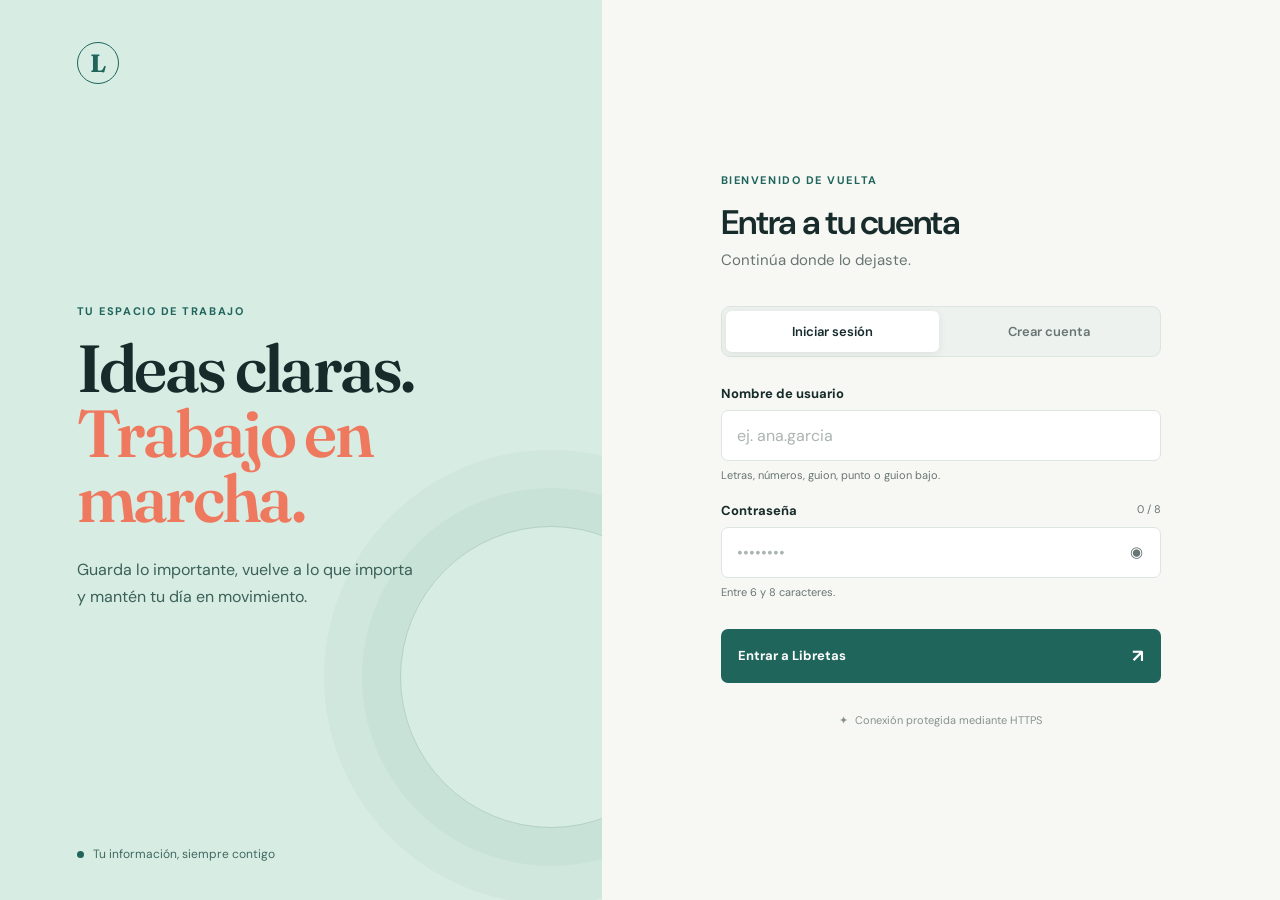
==== dashboard.html @ 08d0eb4a "Initial commit" ====
<!doctype html>
<html lang="es">
<head>
  <meta charset="UTF-8">
  <meta name="viewport" content="width=device-width, initial-scale=1.0">
  <meta name="description" content="Tu espacio de trabajo en Libretas.">
  <title>Libreta | Inicio</title>
  <link rel="preconnect" href="https://fonts.googleapis.com">
  <link rel="preconnect" href="https://fonts.gstatic.com" crossorigin>
  <link href="https://fonts.googleapis.com/css2?family=DM+Sans:wght@400;500;600;700&family=Fraunces:opsz,wght@9..144,600;9..144,700&display=swap" rel="stylesheet">
  <link rel="stylesheet" href="css/styles.css">
</head>
<body class="app-page">
  <header class="app-header">
    <a class="app-logo" href="dashboard.html" aria-label="Libreta, inicio"><span class="brand-mark small">L</span><span>Libreta</span></a>
    <div class="header-actions"><span id="user-greeting" class="user-greeting"></span><button id="logout-button" class="text-button" type="button">Cerrar sesión <span aria-hidden="true">↗</span></button></div>
  </header>
  <main class="dashboard-main">
    <section class="welcome-block"><p class="eyebrow">Tu panel</p><h1>Un lugar para<br><em>pensar mejor.</em></h1><p class="welcome-copy">Tu espacio está listo. Aquí podrás organizar tus libretas, notas y próximos proyectos.</p></section>
    <section class="workspace-grid" aria-label="Resumen del espacio de trabajo">
      <article class="workspace-card accent-card"><span class="card-kicker">Próximamente</span><h2>Tus libretas<br>en un solo lugar.</h2><p>Empieza a construir un sistema que trabaje a tu manera.</p><button class="outline-button" type="button" disabled>Crear una libreta <span aria-hidden="true">+</span></button></article>
      <article class="stat-card"><span class="stat-number">00</span><span class="stat-label">Libretas activas</span></article>
      <article class="stat-card pale"><span class="stat-number">00</span><span class="stat-label">Notas creadas</span></article>
    </section>
  </main>
  <script type="module" src="js/dashboard.js"></script>
</body>
</html>
---- css/styles.css ----
@import url('https://fonts.googleapis.com/css2?family=DM+Sans:wght@400;500;600;700&family=Fraunces:opsz,wght@9..144,600;9..144,700&display=swap');

:root { --ink: #172b2b; --muted: #687575; --line: #dce5e2; --paper: #f7f8f4; --white: #fff; --mint: #d7ece3; --teal: #1f655b; --coral: #ef795e; --yellow: #f4c95d; --serif: 'Fraunces', Georgia, serif; --sans: 'DM Sans', sans-serif; }
* { box-sizing: border-box; }
body { margin: 0; color: var(--ink); background: var(--paper); font-family: var(--sans); }
button, input { font: inherit; }
button { cursor: pointer; }
.auth-shell { display: grid; grid-template-columns: minmax(320px, 0.94fr) minmax(430px, 1.06fr); min-height: 100vh; }
.brand-panel { position: relative; display: flex; flex-direction: column; justify-content: space-between; padding: 42px clamp(36px, 6vw, 96px) 38px; overflow: hidden; background: var(--mint); }
.brand-panel::after { content: ''; position: absolute; right: -100px; bottom: 8%; width: 300px; height: 300px; border: 1px solid rgba(31,101,91,.2); border-radius: 50%; box-shadow: 0 0 0 38px rgba(31,101,91,.04), 0 0 0 76px rgba(31,101,91,.04); }
.brand-mark { display: grid; place-items: center; width: 42px; height: 42px; border: 1.5px solid var(--teal); border-radius: 50%; color: var(--teal); font-family: var(--serif); font-size: 25px; font-weight: 700; }
.brand-copy { position: relative; z-index: 1; max-width: 530px; margin: auto 0; padding: 64px 0; }
.eyebrow { margin: 0 0 18px; color: var(--teal); font-size: 11px; font-weight: 700; letter-spacing: .14em; text-transform: uppercase; }
h1, h2, p { margin-top: 0; } h1, h2 { font-weight: 600; letter-spacing: -.04em; }
.brand-copy h1 { margin-bottom: 26px; font-family: var(--serif); font-size: clamp(45px, 5.2vw, 76px); line-height: .98; }
em { color: var(--coral); font-style: normal; }
.brand-description { max-width: 340px; color: #3b6159; font-size: 16px; line-height: 1.65; }
.brand-footer { position: relative; z-index: 1; display: flex; align-items: center; gap: 9px; color: #416960; font-size: 12px; }
.status-dot { width: 7px; height: 7px; border-radius: 50%; background: var(--teal); }
.form-panel { display: grid; place-items: center; padding: 48px; background: var(--paper); }
.form-wrap { width: min(100%, 440px); }
.form-heading h2 { margin-bottom: 8px; font-size: 34px; line-height: 1.08; }
.form-heading > p:last-child { color: var(--muted); font-size: 15px; }
.mode-switch { display: flex; gap: 4px; margin: 36px 0 28px; padding: 4px; border: 1px solid var(--line); border-radius: 9px; background: #eef2ee; }
.mode-button { flex: 1; border: 0; border-radius: 6px; padding: 12px 8px; color: var(--muted); background: transparent; font-size: 13px; font-weight: 600; }
.mode-button.is-active { color: var(--ink); background: var(--white); box-shadow: 0 2px 8px rgba(23,43,43,.08); }
.feedback { min-height: 0; margin-bottom: 14px; border-radius: 7px; font-size: 13px; line-height: 1.4; }
.feedback:not(:empty) { padding: 11px 13px; } .feedback.error { color: #9c4535; background: #fce9e3; } .feedback.success { color: #236653; background: #dff2e8; }
.field-group { margin-bottom: 20px; } label { display: block; margin-bottom: 8px; font-size: 13px; font-weight: 700; }
.label-row { display: flex; justify-content: space-between; } .character-count, .field-hint { color: var(--muted); font-size: 11px; }
input { width: 100%; border: 1px solid var(--line); border-radius: 7px; padding: 14px 15px; outline: 0; color: var(--ink); background: var(--white); transition: border-color .2s, box-shadow .2s; }
input::placeholder { color: #aab5b1; } input:focus { border-color: var(--teal); box-shadow: 0 0 0 3px rgba(31,101,91,.12); }
.field-hint { display: block; margin-top: 7px; } .password-field { position: relative; } .password-field input { padding-right: 50px; }
.icon-button { position: absolute; top: 50%; right: 6px; width: 36px; height: 36px; transform: translateY(-50%); border: 0; color: var(--muted); background: transparent; font-size: 15px; }
.primary-button, .outline-button { display: flex; align-items: center; justify-content: space-between; width: 100%; border: 0; border-radius: 7px; padding: 15px 17px; font-size: 13px; font-weight: 700; transition: transform .2s, background .2s; }
.primary-button { margin-top: 30px; color: var(--white); background: var(--teal); } .primary-button:hover { transform: translateY(-2px); background: #174f48; }
.primary-button:disabled { cursor: wait; opacity: .65; transform: none; } .button-arrow { font-size: 18px; }
.security-note { display: flex; justify-content: center; gap: 7px; margin: 30px 0 0; color: #87928e; font-size: 11px; }
.app-page { min-height: 100vh; background: var(--paper); } .app-header { display: flex; align-items: center; justify-content: space-between; padding: 25px clamp(24px, 6vw, 90px); border-bottom: 1px solid var(--line); background: rgba(247,248,244,.85); }
.app-logo { display: flex; align-items: center; gap: 11px; color: var(--ink); font-size: 17px; font-weight: 700; text-decoration: none; } .brand-mark.small { width: 31px; height: 31px; font-size: 18px; }
.header-actions { display: flex; align-items: center; gap: 24px; } .user-greeting { color: var(--muted); font-size: 13px; } .text-button { border: 0; color: var(--teal); background: transparent; font-size: 13px; font-weight: 700; }
.dashboard-main { max-width: 1100px; margin: auto; padding: clamp(64px, 10vw, 130px) clamp(24px, 6vw, 90px); } .welcome-block { max-width: 570px; } .welcome-block h1 { margin-bottom: 25px; font-family: var(--serif); font-size: clamp(46px, 7vw, 80px); line-height: .97; } .welcome-copy { max-width: 390px; color: var(--muted); line-height: 1.65; }
.workspace-grid { display: grid; grid-template-columns: 1.7fr 1fr 1fr; gap: 14px; margin-top: 90px; } .workspace-card, .stat-card { min-height: 220px; padding: 27px; border: 1px solid var(--line); border-radius: 8px; } .accent-card { color: var(--white); background: var(--coral); border-color: var(--coral); } .card-kicker { font-size: 11px; letter-spacing: .12em; text-transform: uppercase; } .workspace-card h2 { margin: 29px 0 10px; font-family: var(--serif); font-size: 30px; line-height: 1.02; } .workspace-card p { max-width: 250px; color: #ffe8df; font-size: 13px; line-height: 1.5; } .outline-button { width: auto; margin-top: 24px; border: 1px solid rgba(255,255,255,.5); color: var(--white); background: transparent; } .outline-button:disabled { cursor: default; opacity: .8; }
.stat-card { display: flex; flex-direction: column; justify-content: space-between; background: var(--white); } .stat-card.pale { background: #f6e8c5; border-color: #f0dbad; } .stat-number { font-family: var(--serif); font-size: 64px; } .stat-label { color: var(--muted); font-size: 12px; }
@media (max-width: 760px) { .auth-shell { display: block; } .brand-panel { min-height: 330px; padding: 25px 24px; } .brand-copy { padding: 35px 0 20px; } .brand-copy h1 { font-size: 46px; } .brand-description { display: none; } .form-panel { padding: 48px 24px 55px; } .workspace-grid { grid-template-columns: 1fr 1fr; margin-top: 55px; } .accent-card { grid-column: 1 / -1; } .header-actions { gap: 10px; } .user-greeting { display: none; } }
@media (max-width: 430px) { .workspace-grid { grid-template-columns: 1fr; } .accent-card { grid-column: auto; } .app-header { padding: 20px 18px; } }
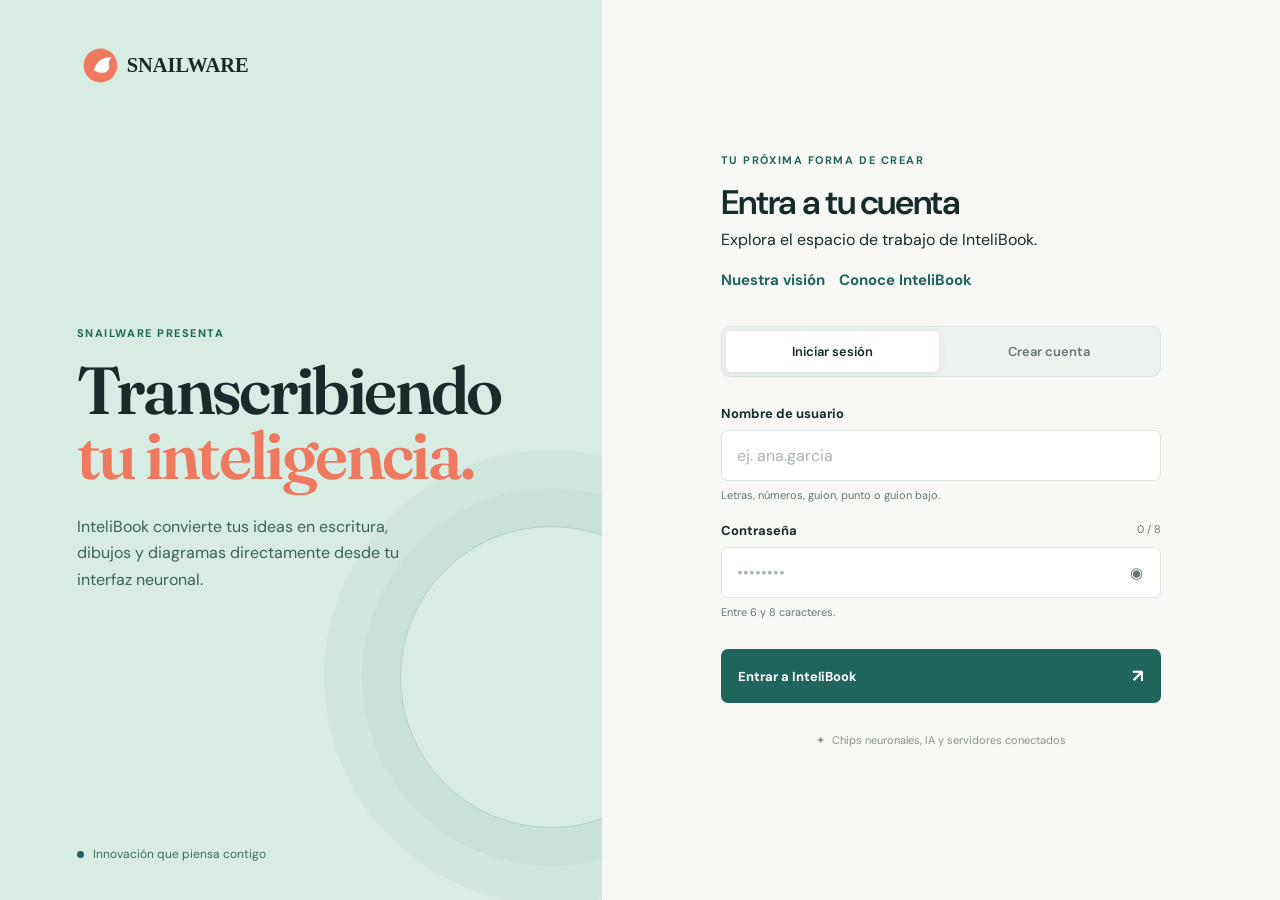
==== commit 84fec013: "updaate1" ====
--- a/dashboard.html
+++ b/dashboard.html
@@ -3,8 +3,8 @@
 <head>
   <meta charset="UTF-8">
   <meta name="viewport" content="width=device-width, initial-scale=1.0">
-  <meta name="description" content="Tu espacio de trabajo en Libretas.">
-  <title>Libreta | Inicio</title>
+  <meta name="description" content="Tu espacio de trabajo en InteliBook.">
+  <title>Snailware | InteliBook</title>
   <link rel="preconnect" href="https://fonts.googleapis.com">
   <link rel="preconnect" href="https://fonts.gstatic.com" crossorigin>
   <link href="https://fonts.googleapis.com/css2?family=DM+Sans:wght@400;500;600;700&family=Fraunces:opsz,wght@9..144,600;9..144,700&display=swap" rel="stylesheet">
@@ -12,11 +12,11 @@
 </head>
 <body class="app-page">
   <header class="app-header">
-    <a class="app-logo" href="dashboard.html" aria-label="Libreta, inicio"><span class="brand-mark small">L</span><span>Libreta</span></a>
+    <a class="app-logo" href="dashboard.html" aria-label="InteliBook, inicio"><img class="app-logo-image" src="assets/logo-placeholder.svg" alt="Snailware"><span>InteliBook</span></a>
     <div class="header-actions"><span id="user-greeting" class="user-greeting"></span><button id="logout-button" class="text-button" type="button">Cerrar sesión <span aria-hidden="true">↗</span></button></div>
   </header>
   <main class="dashboard-main">
-    <section class="welcome-block"><p class="eyebrow">Tu panel</p><h1>Un lugar para<br><em>pensar mejor.</em></h1><p class="welcome-copy">Tu espacio está listo. Aquí podrás organizar tus libretas, notas y próximos proyectos.</p></section>
+    <section class="welcome-block"><p class="eyebrow">Tu panel InteliBook</p><h1>Un lugar para<br><em>pensar mejor.</em></h1><p class="welcome-copy">Tu espacio está listo para convertir ideas en escritura, dibujos y diagramas.</p></section>
     <section class="workspace-grid" aria-label="Resumen del espacio de trabajo">
       <article class="workspace-card accent-card"><span class="card-kicker">Próximamente</span><h2>Tus libretas<br>en un solo lugar.</h2><p>Empieza a construir un sistema que trabaje a tu manera.</p><button class="outline-button" type="button" disabled>Crear una libreta <span aria-hidden="true">+</span></button></article>
       <article class="stat-card"><span class="stat-number">00</span><span class="stat-label">Libretas activas</span></article>
--- a/css/styles.css
+++ b/css/styles.css
@@ -9,6 +9,7 @@
 .brand-panel { position: relative; display: flex; flex-direction: column; justify-content: space-between; padding: 42px clamp(36px, 6vw, 96px) 38px; overflow: hidden; background: var(--mint); }
 .brand-panel::after { content: ''; position: absolute; right: -100px; bottom: 8%; width: 300px; height: 300px; border: 1px solid rgba(31,101,91,.2); border-radius: 50%; box-shadow: 0 0 0 38px rgba(31,101,91,.04), 0 0 0 76px rgba(31,101,91,.04); }
 .brand-mark { display: grid; place-items: center; width: 42px; height: 42px; border: 1.5px solid var(--teal); border-radius: 50%; color: var(--teal); font-family: var(--serif); font-size: 25px; font-weight: 700; }
+.brand-logo { width: 190px; height: auto; }
 .brand-copy { position: relative; z-index: 1; max-width: 530px; margin: auto 0; padding: 64px 0; }
 .eyebrow { margin: 0 0 18px; color: var(--teal); font-size: 11px; font-weight: 700; letter-spacing: .14em; text-transform: uppercase; }
 h1, h2, p { margin-top: 0; } h1, h2 { font-weight: 600; letter-spacing: -.04em; }
@@ -21,6 +22,9 @@
 .form-wrap { width: min(100%, 440px); }
 .form-heading h2 { margin-bottom: 8px; font-size: 34px; line-height: 1.08; }
 .form-heading > p:last-child { color: var(--muted); font-size: 15px; }
+.public-links { display: flex; flex-wrap: wrap; gap: 14px; margin: 20px 0 0; font-size: 12px; }
+.public-links a { color: var(--teal); font-weight: 700; text-decoration: none; }
+.public-links a:hover { color: var(--coral); }
 .mode-switch { display: flex; gap: 4px; margin: 36px 0 28px; padding: 4px; border: 1px solid var(--line); border-radius: 9px; background: #eef2ee; }
 .mode-button { flex: 1; border: 0; border-radius: 6px; padding: 12px 8px; color: var(--muted); background: transparent; font-size: 13px; font-weight: 600; }
 .mode-button.is-active { color: var(--ink); background: var(--white); box-shadow: 0 2px 8px rgba(23,43,43,.08); }
@@ -42,5 +46,37 @@
 .dashboard-main { max-width: 1100px; margin: auto; padding: clamp(64px, 10vw, 130px) clamp(24px, 6vw, 90px); } .welcome-block { max-width: 570px; } .welcome-block h1 { margin-bottom: 25px; font-family: var(--serif); font-size: clamp(46px, 7vw, 80px); line-height: .97; } .welcome-copy { max-width: 390px; color: var(--muted); line-height: 1.65; }
 .workspace-grid { display: grid; grid-template-columns: 1.7fr 1fr 1fr; gap: 14px; margin-top: 90px; } .workspace-card, .stat-card { min-height: 220px; padding: 27px; border: 1px solid var(--line); border-radius: 8px; } .accent-card { color: var(--white); background: var(--coral); border-color: var(--coral); } .card-kicker { font-size: 11px; letter-spacing: .12em; text-transform: uppercase; } .workspace-card h2 { margin: 29px 0 10px; font-family: var(--serif); font-size: 30px; line-height: 1.02; } .workspace-card p { max-width: 250px; color: #ffe8df; font-size: 13px; line-height: 1.5; } .outline-button { width: auto; margin-top: 24px; border: 1px solid rgba(255,255,255,.5); color: var(--white); background: transparent; } .outline-button:disabled { cursor: default; opacity: .8; }
 .stat-card { display: flex; flex-direction: column; justify-content: space-between; background: var(--white); } .stat-card.pale { background: #f6e8c5; border-color: #f0dbad; } .stat-number { font-family: var(--serif); font-size: 64px; } .stat-label { color: var(--muted); font-size: 12px; }
+.app-logo-image { width: 112px; height: auto; }
+.site-page { min-height: 100vh; background: var(--paper); }
+.site-header { display: flex; align-items: center; justify-content: space-between; padding: 24px clamp(24px, 6vw, 90px); border-bottom: 1px solid var(--line); }
+.site-brand img { display: block; width: 155px; height: auto; }
+.site-header nav { display: flex; align-items: center; gap: clamp(18px, 3vw, 42px); }
+.site-header nav a { color: var(--muted); font-size: 13px; font-weight: 700; text-decoration: none; }
+.site-header nav a:hover, .site-header nav a.is-current { color: var(--teal); }
+.site-header nav .nav-cta { padding: 11px 15px; border-radius: 6px; color: var(--white); background: var(--teal); }
+.page-hero, .product-hero { max-width: 1200px; margin: auto; padding: clamp(80px, 13vw, 170px) clamp(24px, 6vw, 90px); }
+.page-hero h1, .product-hero h1 { max-width: 900px; margin-bottom: 28px; font-family: var(--serif); font-size: clamp(48px, 8vw, 100px); line-height: .95; }
+.page-hero > p:last-child, .product-hero > div:first-child > p:last-child { max-width: 520px; color: var(--muted); font-size: 17px; line-height: 1.65; }
+.content-section { max-width: 1200px; margin: auto; padding: 100px clamp(24px, 6vw, 90px); border-top: 1px solid var(--line); }
+.vision-grid, .product-diagram, .server-section { display: grid; grid-template-columns: 1fr 1fr; gap: 80px; }
+.section-index { margin: 0 0 18px; color: var(--coral); font-size: 11px; font-weight: 700; letter-spacing: .14em; text-transform: uppercase; }
+.content-section h2 { margin: 0; font-family: var(--serif); font-size: clamp(32px, 4vw, 53px); line-height: 1.02; }
+.section-copy { color: var(--muted); line-height: 1.7; }
+.principles { display: grid; grid-template-columns: repeat(3, 1fr); gap: 18px; }
+.principles article { padding: 28px 0; border-top: 3px solid var(--coral); }
+.principles span, .server-icon { color: var(--coral); font-size: 12px; font-weight: 700; letter-spacing: .12em; }
+.principles h3, .server-list h3 { margin: 35px 0 8px; font-size: 20px; }
+.principles p, .server-list p { margin: 0; color: var(--muted); line-height: 1.6; }
+.site-footer { display: flex; justify-content: space-between; padding: 28px clamp(24px, 6vw, 90px); color: var(--muted); font-size: 12px; border-top: 1px solid var(--line); }
+.product-hero { display: grid; grid-template-columns: .85fr 1.15fr; align-items: center; gap: 70px; }
+.video-frame { position: relative; background: var(--ink); }
+.video-frame video { display: block; width: 100%; aspect-ratio: 16 / 9; object-fit: cover; }
+.media-label { display: block; padding: 10px 13px; color: #c8ddd6; background: var(--ink); font-size: 10px; letter-spacing: .08em; text-transform: uppercase; }
+.diagram-art { display: grid; place-items: center; background: var(--mint); }
+.diagram-art img { display: block; width: 100%; }
+.server-list { display: grid; gap: 25px; }
+.server-list article { display: grid; grid-template-columns: 48px 1fr; gap: 18px; padding-bottom: 24px; border-bottom: 1px solid var(--line); }
+.server-list h3 { margin: 0 0 8px; }
+@media (max-width: 760px) { .site-header { align-items: flex-start; gap: 20px; } .site-header nav { flex-wrap: wrap; justify-content: flex-end; gap: 14px; } .site-brand img { width: 125px; } .vision-grid, .product-diagram, .server-section, .product-hero { grid-template-columns: 1fr; gap: 42px; } .principles { grid-template-columns: 1fr; } .content-section { padding-top: 70px; padding-bottom: 70px; } .site-footer { gap: 15px; flex-direction: column; } }
 @media (max-width: 760px) { .auth-shell { display: block; } .brand-panel { min-height: 330px; padding: 25px 24px; } .brand-copy { padding: 35px 0 20px; } .brand-copy h1 { font-size: 46px; } .brand-description { display: none; } .form-panel { padding: 48px 24px 55px; } .workspace-grid { grid-template-columns: 1fr 1fr; margin-top: 55px; } .accent-card { grid-column: 1 / -1; } .header-actions { gap: 10px; } .user-greeting { display: none; } }
 @media (max-width: 430px) { .workspace-grid { grid-template-columns: 1fr; } .accent-card { grid-column: auto; } .app-header { padding: 20px 18px; } }
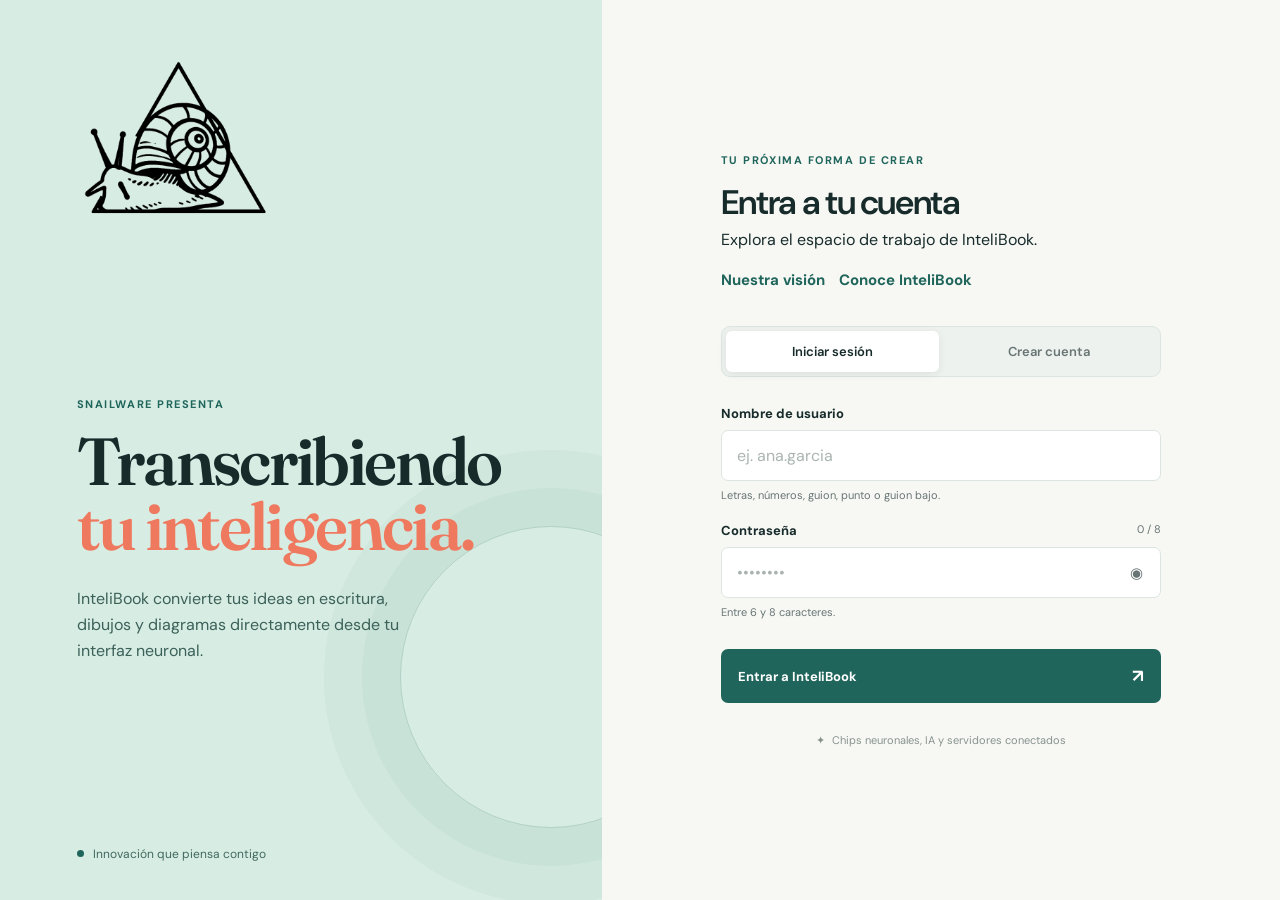
==== commit 5bba4c5d: "update2" ====
--- a/dashboard.html
+++ b/dashboard.html
@@ -12,7 +12,7 @@
 </head>
 <body class="app-page">
   <header class="app-header">
-    <a class="app-logo" href="dashboard.html" aria-label="InteliBook, inicio"><img class="app-logo-image" src="assets/logo-placeholder.svg" alt="Snailware"><span>InteliBook</span></a>
+    <a class="app-logo" href="dashboard.html" aria-label="InteliBook, inicio"><img class="app-logo-image" src="assets/logo-placeholder.png" alt="Snailware"><span>InteliBook</span></a>
     <div class="header-actions"><span id="user-greeting" class="user-greeting"></span><button id="logout-button" class="text-button" type="button">Cerrar sesión <span aria-hidden="true">↗</span></button></div>
   </header>
   <main class="dashboard-main">
--- a/css/styles.css
+++ b/css/styles.css
@@ -77,6 +77,21 @@
 .server-list { display: grid; gap: 25px; }
 .server-list article { display: grid; grid-template-columns: 48px 1fr; gap: 18px; padding-bottom: 24px; border-bottom: 1px solid var(--line); }
 .server-list h3 { margin: 0 0 8px; }
-@media (max-width: 760px) { .site-header { align-items: flex-start; gap: 20px; } .site-header nav { flex-wrap: wrap; justify-content: flex-end; gap: 14px; } .site-brand img { width: 125px; } .vision-grid, .product-diagram, .server-section, .product-hero { grid-template-columns: 1fr; gap: 42px; } .principles { grid-template-columns: 1fr; } .content-section { padding-top: 70px; padding-bottom: 70px; } .site-footer { gap: 15px; flex-direction: column; } }
+.benefit-grid { display: grid; grid-template-columns: repeat(3, 1fr); gap: 16px; }
+.benefit-card { min-height: 280px; padding: 28px; border: 1px solid var(--line); border-radius: 8px; background: var(--white); }
+.benefit-card:nth-child(2) { background: var(--mint); border-color: var(--mint); }
+.benefit-card:nth-child(3) { background: #f6e8c5; border-color: #f0dbad; }
+.benefit-number { color: var(--coral); font-size: 12px; font-weight: 700; letter-spacing: .12em; }
+.benefit-card h3 { margin: 54px 0 12px; font-family: var(--serif); font-size: 27px; line-height: 1.05; }
+.benefit-card p { color: var(--muted); line-height: 1.6; }
+.benefit-card strong { display: block; margin-top: 24px; color: var(--teal); font-size: 11px; letter-spacing: .1em; text-transform: uppercase; }
+.comparison-section { display: grid; grid-template-columns: .8fr 1.2fr; gap: 80px; }
+.comparison-table { align-self: center; border-top: 2px solid var(--teal); }
+.comparison-row { display: grid; grid-template-columns: .75fr 1.35fr 1fr; gap: 18px; padding: 17px 0; border-bottom: 1px solid var(--line); color: var(--muted); font-size: 12px; line-height: 1.45; }
+.comparison-row strong { color: var(--teal); }
+.comparison-head { color: var(--ink); font-size: 11px; font-weight: 700; letter-spacing: .08em; text-transform: uppercase; }
+.comparison-head strong { color: var(--coral); }
+@media (max-width: 760px) { .site-header { align-items: flex-start; gap: 20px; } .site-header nav { flex-wrap: wrap; justify-content: flex-end; gap: 14px; } .site-brand img { width: 125px; } .vision-grid, .product-diagram, .server-section, .product-hero, .comparison-section { grid-template-columns: 1fr; gap: 42px; } .principles, .benefit-grid { grid-template-columns: 1fr; } .content-section { padding-top: 70px; padding-bottom: 70px; } .site-footer { gap: 15px; flex-direction: column; } }
+@media (max-width: 520px) { .comparison-row { grid-template-columns: 1fr; gap: 5px; } .comparison-head span:last-child { display: none; } .comparison-row span:last-child { padding-bottom: 8px; } }
 @media (max-width: 760px) { .auth-shell { display: block; } .brand-panel { min-height: 330px; padding: 25px 24px; } .brand-copy { padding: 35px 0 20px; } .brand-copy h1 { font-size: 46px; } .brand-description { display: none; } .form-panel { padding: 48px 24px 55px; } .workspace-grid { grid-template-columns: 1fr 1fr; margin-top: 55px; } .accent-card { grid-column: 1 / -1; } .header-actions { gap: 10px; } .user-greeting { display: none; } }
 @media (max-width: 430px) { .workspace-grid { grid-template-columns: 1fr; } .accent-card { grid-column: auto; } .app-header { padding: 20px 18px; } }
